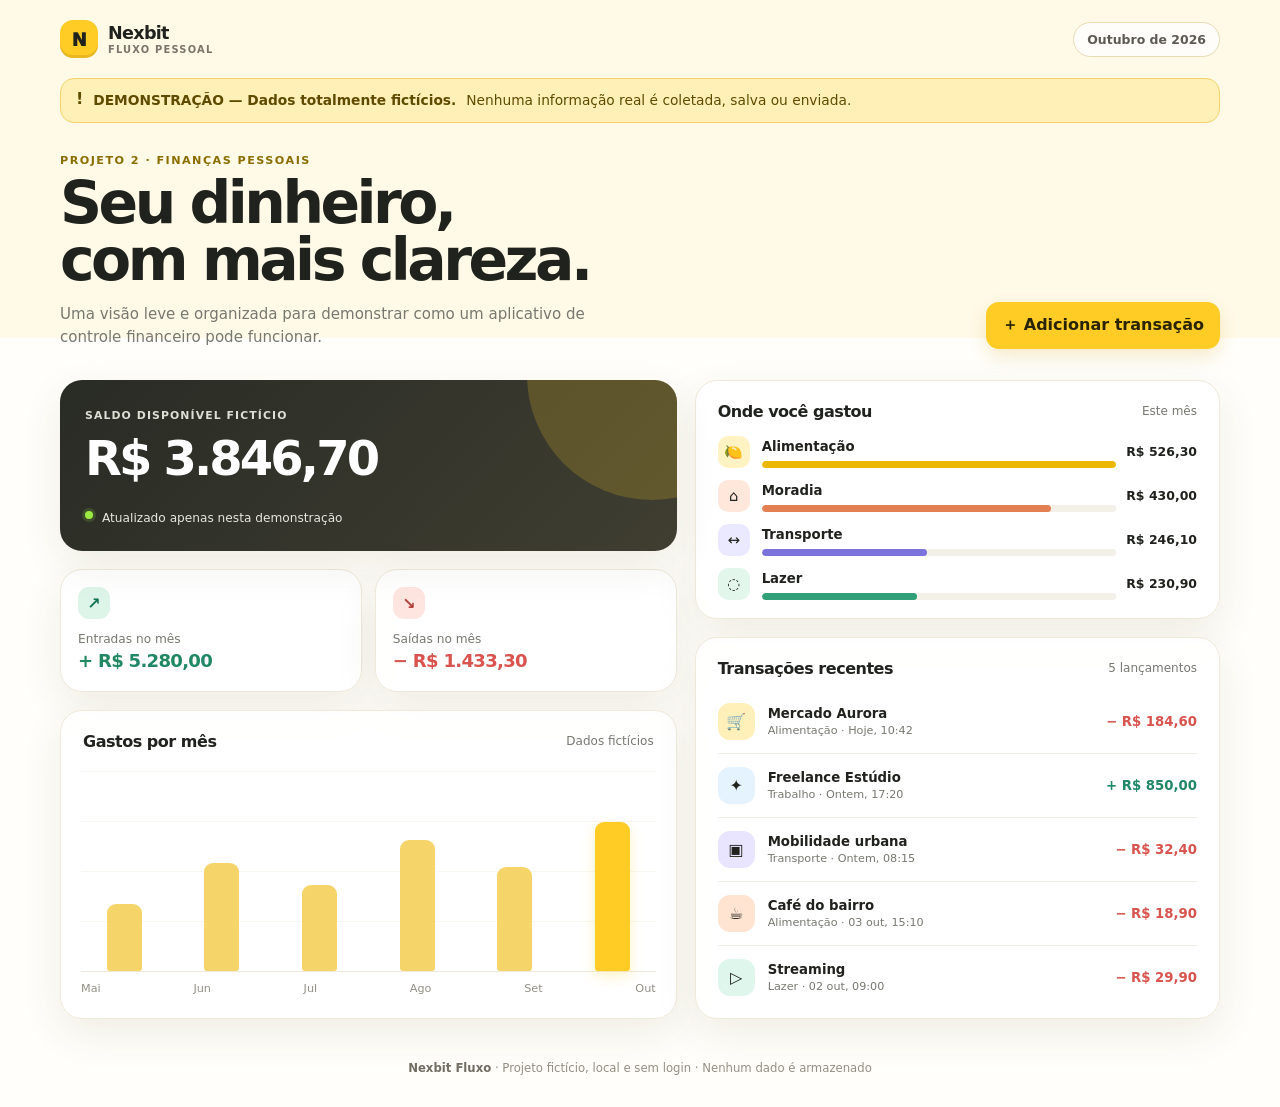
==== demo-finance.html @ 6a0e967c "Publica demo financeira Nexbit" ====
<!doctype html>
<html lang="pt-BR">
<head>
  <meta charset="utf-8">
  <meta name="viewport" content="width=device-width, initial-scale=1">
  <meta name="description" content="Demo fictícia de controle financeiro pessoal da Nexbit.">
  <title>Nexbit Fluxo — Controle financeiro demonstrativo</title>
  <style>
    :root{--yellow:#ffcc26;--yellow-deep:#eeb600;--ink:#20221d;--muted:#77786f;--paper:#fffefa;--wash:#fff9e6;--line:#eee9d9;--green:#218864;--red:#d9534f;--blue:#3b7ddd;--radius:22px;--shadow:0 14px 42px rgba(83,64,6,.09)}
    *{box-sizing:border-box} html{scroll-behavior:smooth} body{margin:0;min-width:320px;background:linear-gradient(180deg,#fff9e7 0 338px,#fffefa 338px);color:var(--ink);font-family:Inter,ui-sans-serif,system-ui,-apple-system,BlinkMacSystemFont,"Segoe UI",sans-serif}
    button,input,select{font:inherit}.shell{width:min(1160px,calc(100% - 32px));margin:auto}.top{height:78px;display:flex;align-items:center;justify-content:space-between;gap:15px}.brand{display:flex;align-items:center;gap:10px;font-size:1.1rem;font-weight:850;letter-spacing:-.04em}.logo{width:38px;height:38px;border-radius:13px;display:grid;place-items:center;background:var(--yellow);box-shadow:inset 0 -3px rgba(126,86,0,.17);font-weight:950;font-size:1.12rem}.brand small{display:block;font-size:.62rem;text-transform:uppercase;letter-spacing:.12em;color:#78756b;font-weight:750;margin-top:1px}.period{border:1px solid #e7dbb3;background:rgba(255,255,255,.75);color:#5c5a53;border-radius:99px;padding:9px 13px;font-size:.78rem;font-weight:700}
    .warning{display:flex;align-items:flex-start;gap:10px;background:#fff0b7;border:1px solid #f2d269;padding:12px 15px;border-radius:14px;color:#5e4b00;font-size:.86rem;line-height:1.38}.warning b{font-size:1rem;line-height:1}
    .hero{padding:31px 0 31px;display:flex;justify-content:space-between;gap:25px;align-items:end}.kicker{margin:0 0 8px;color:#8b6d00;font-size:.7rem;letter-spacing:.13em;text-transform:uppercase;font-weight:850}.hero h1{margin:0;letter-spacing:-.06em;font-size:clamp(2rem,5vw,3.65rem);line-height:.98}.hero p:not(.kicker){margin:14px 0 0;color:var(--muted);max-width:570px;line-height:1.5;font-size:.94rem}.new-btn{flex:0 0 auto;border:0;cursor:pointer;color:#292300;background:var(--yellow);border-radius:13px;padding:13px 16px;font-weight:850;box-shadow:0 8px 18px rgba(198,148,0,.18);transition:.2s transform,.2s filter}.new-btn:hover{filter:brightness(1.04);transform:translateY(-2px)}
    .dashboard{display:grid;grid-template-columns:1.08fr .92fr;gap:18px;padding-bottom:42px}.column{display:grid;gap:18px}.card{background:rgba(255,255,255,.92);border:1px solid var(--line);border-radius:var(--radius);box-shadow:var(--shadow)}.balance{padding:24px 25px;background:linear-gradient(135deg,#292b25,#3f3e31);color:#fff;border:0;position:relative;overflow:hidden}.balance:after{content:"";position:absolute;width:250px;height:250px;border-radius:50%;right:-100px;top:-130px;background:var(--yellow);opacity:.19}.balance-label{position:relative;z-index:1;color:#deded5;text-transform:uppercase;letter-spacing:.1em;font-weight:750;font-size:.68rem}.balance-value{position:relative;z-index:1;display:block;margin:7px 0 25px;font-size:clamp(2rem,5vw,3rem);font-weight:850;letter-spacing:-.06em}.balance-foot{position:relative;z-index:1;display:flex;gap:9px;font-size:.76rem;color:#e7e6df}.live{display:inline-block;width:8px;height:8px;border-radius:50%;background:#9bea44;box-shadow:0 0 0 3px rgba(155,234,68,.16)}
    .mini-grid{display:grid;grid-template-columns:1fr 1fr;gap:13px}.mini{padding:17px}.mini i{width:32px;height:32px;display:grid;place-items:center;border-radius:11px;font-style:normal;font-weight:900;font-size:1rem}.mini.in i{color:#157355;background:#ddf5e9}.mini.out i{color:#b23e3a;background:#ffe5e0}.mini label{display:block;margin-top:13px;color:var(--muted);font-size:.76rem}.mini strong{display:block;margin-top:4px;font-size:1.13rem;letter-spacing:-.04em}.positive{color:var(--green)}.negative{color:var(--red)}
    .card-head{display:flex;align-items:center;justify-content:space-between;padding:21px 22px 12px}.card-head h2{margin:0;font-size:1rem;letter-spacing:-.03em}.card-head span{font-size:.75rem;color:var(--muted)}.chart-box{padding:4px 20px 20px}.chart{height:205px;display:flex;align-items:flex-end;justify-content:space-between;gap:11px;border-bottom:1px solid var(--line);background:repeating-linear-gradient(to top,transparent 0,transparent 49px,#f2eee3 50px)}.bar-wrap{height:100%;display:flex;flex:1;min-width:22px;align-items:flex-end;justify-content:center;position:relative}.bar{width:min(35px,85%);height:var(--h);border-radius:9px 9px 3px 3px;background:var(--c,#f5d56a);transition:height .25s}.bar.now{background:var(--yellow);box-shadow:0 5px 14px rgba(255,204,38,.26)}.bar-wrap:hover .bar{filter:brightness(.93)}.bar-wrap:hover:after{content:attr(data-label);position:absolute;bottom:calc(var(--h) + 9px);z-index:2;color:#fff;background:#292b25;padding:4px 6px;border-radius:6px;font-size:.67rem;white-space:nowrap}.months{display:flex;justify-content:space-between;padding-top:10px;color:#929084;font-size:.7rem}
    .categories{padding:3px 22px 18px;display:grid;gap:12px}.category{display:grid;grid-template-columns:34px 1fr auto;align-items:center;gap:10px}.cat-icon{width:32px;height:32px;border-radius:10px;display:grid;place-items:center;font-size:.93rem}.cat-name{font-size:.83rem;font-weight:700}.cat-bar{height:7px;border-radius:99px;background:#f3f0e8;margin-top:6px;overflow:hidden}.cat-bar span{display:block;height:100%;border-radius:inherit;background:var(--color);width:var(--width)}.cat-amount{font-size:.78rem;font-weight:800}
    .transactions{overflow:hidden}.transaction-list{padding:0 22px 9px}.txn{display:grid;grid-template-columns:39px minmax(0,1fr) auto;gap:11px;align-items:center;padding:13px 0;border-bottom:1px solid #f1eee7}.txn:last-child{border-bottom:0}.txn-icon{width:37px;height:37px;border-radius:12px;display:grid;place-items:center;background:var(--icon-bg,#fff1bf);font-size:1rem}.txn-name{display:block;font-size:.83rem;font-weight:760;overflow:hidden;text-overflow:ellipsis;white-space:nowrap}.txn-date{display:block;margin-top:3px;font-size:.7rem;color:var(--muted)}.txn-value{font-size:.83rem;font-weight:850;white-space:nowrap}.empty-txns{padding:22px;color:var(--muted);font-size:.82rem;text-align:center}.privacy{padding:0 0 32px;text-align:center;color:#929084;font-size:.73rem}.privacy b{color:#716d63}
    dialog{width:min(460px,calc(100% - 28px));padding:0;border:0;border-radius:22px;box-shadow:0 26px 70px rgba(40,31,1,.28);color:var(--ink)}dialog::backdrop{background:rgba(55,43,4,.3);backdrop-filter:blur(3px)}.modal{padding:25px}.modal-top{display:flex;justify-content:space-between;align-items:flex-start;gap:18px}.modal h2{font-size:1.24rem;letter-spacing:-.045em;margin:0}.modal p{margin:7px 0 19px;color:var(--muted);font-size:.82rem;line-height:1.48}.close{border:0;background:#f4f1e9;border-radius:9px;width:31px;height:31px;cursor:pointer;font-size:1.2rem;color:#706e65}.form{display:grid;gap:12px}.form-row{display:grid;grid-template-columns:1fr 1fr;gap:12px}.field label{display:block;margin:0 0 6px;font-size:.72rem;color:#64645e;font-weight:750}.field input,.field select{width:100%;border:1px solid #e7e2d4;background:#fffefa;border-radius:11px;padding:11px;color:var(--ink);outline:none;font-size:.86rem}.field input:focus,.field select:focus{border-color:#e7ba13;box-shadow:0 0 0 3px rgba(255,204,38,.2)}.type-toggle{display:flex;border-radius:11px;background:#f3f0e7;padding:3px}.type-toggle button{flex:1;border:0;border-radius:8px;padding:8px;background:transparent;color:#737168;font-size:.78rem;font-weight:800;cursor:pointer}.type-toggle button.active{background:#fff;color:#37352e;box-shadow:0 2px 5px rgba(0,0,0,.08)}.save{border:0;border-radius:12px;background:var(--yellow);padding:12px;cursor:pointer;color:#302700;font-weight:850}.form-note{margin:0;text-align:center;color:#99958b;font-size:.68rem}
    @media(max-width:800px){.dashboard{grid-template-columns:1fr}.column.right{display:contents}.transactions{order:2}.hero{align-items:start;flex-direction:column}.new-btn{width:100%}}@media(max-width:470px){.shell{width:min(100% - 24px,1160px)}.top{height:68px}.period{font-size:.69rem}.hero{padding:24px 0}.dashboard{gap:13px}.card-head{padding:18px 17px 10px}.balance{padding:22px}.mini-grid{gap:10px}.mini{padding:14px}.chart-box{padding:2px 16px 17px}.categories,.transaction-list{padding-left:17px;padding-right:17px}.form-row{grid-template-columns:1fr}}
  </style>
</head>
<body>
  <header class="shell top"><div class="brand"><span class="logo">N</span><span>Nexbit <small>Fluxo pessoal</small></span></div><span class="period">Outubro de 2026</span></header>
  <div class="shell"><aside class="warning" role="note"><b>!</b><strong>DEMONSTRAÇÃO — Dados totalmente fictícios.</strong> Nenhuma informação real é coletada, salva ou enviada.</aside></div>
  <section class="shell hero"><div><p class="kicker">Projeto 2 · Finanças pessoais</p><h1>Seu dinheiro,<br>com mais clareza.</h1><p>Uma visão leve e organizada para demonstrar como um aplicativo de controle financeiro pode funcionar.</p></div><button class="new-btn" id="openModal">＋ Adicionar transação</button></section>

  <main class="shell dashboard">
    <section class="column left">
      <article class="card balance"><span class="balance-label">Saldo disponível fictício</span><strong class="balance-value" id="balance">R$ 3.846,70</strong><div class="balance-foot"><i class="live"></i> Atualizado apenas nesta demonstração</div></article>
      <div class="mini-grid"><article class="card mini in"><i>↗</i><label>Entradas no mês</label><strong class="positive" id="income">+ R$ 5.280,00</strong></article><article class="card mini out"><i>↘</i><label>Saídas no mês</label><strong class="negative" id="expense">− R$ 1.433,30</strong></article></div>
      <article class="card"><div class="card-head"><h2>Gastos por mês</h2><span>Dados fictícios</span></div><div class="chart-box"><div class="chart" id="chart"><div class="bar-wrap" style="--h:33%" data-label="R$ 640"><i class="bar"></i></div><div class="bar-wrap" style="--h:53%" data-label="R$ 1.040"><i class="bar"></i></div><div class="bar-wrap" style="--h:42%" data-label="R$ 820"><i class="bar"></i></div><div class="bar-wrap" style="--h:64%" data-label="R$ 1.260"><i class="bar"></i></div><div class="bar-wrap" style="--h:51%" data-label="R$ 1.010"><i class="bar"></i></div><div class="bar-wrap" style="--h:73%" data-label="R$ 1.433"><i class="bar now"></i></div></div><div class="months"><span>Mai</span><span>Jun</span><span>Jul</span><span>Ago</span><span>Set</span><span>Out</span></div></div></article>
    </section>
    <section class="column right">
      <article class="card"><div class="card-head"><h2>Onde você gastou</h2><span>Este mês</span></div><div class="categories" id="categories"></div></article>
      <article class="card transactions"><div class="card-head"><h2>Transações recentes</h2><span id="transactionCount">5 lançamentos</span></div><div class="transaction-list" id="transactionList"></div></article>
    </section>
  </main>
  <footer class="shell privacy"><b>Nexbit Fluxo</b> · Projeto fictício, local e sem login · Nenhum dado é armazenado</footer>

  <dialog id="transactionModal" aria-labelledby="modalTitle"><div class="modal"><div class="modal-top"><div><h2 id="modalTitle">Nova transação fictícia</h2><p>Ela aparece apenas nesta tela e desaparece ao recarregar a página.</p></div><button class="close" id="closeModal" aria-label="Fechar">×</button></div><form class="form" id="transactionForm"><div class="type-toggle"><button type="button" class="active" data-type="expense">Saída</button><button type="button" data-type="income">Entrada</button></div><div class="field"><label for="description">Descrição</label><input id="description" maxlength="28" placeholder="Ex.: Cinema fictício" required></div><div class="form-row"><div class="field"><label for="amount">Valor</label><input id="amount" type="number" min="0.01" step="0.01" placeholder="0,00" required></div><div class="field"><label for="category">Categoria</label><select id="category"><option>Outros</option><option>Alimentação</option><option>Transporte</option><option>Lazer</option><option>Moradia</option><option>Trabalho</option></select></div></div><button class="save" type="submit">Adicionar à demonstração</button><p class="form-note">Dados totalmente fictícios — nada será salvo.</p></form></div></dialog>

  <script>
    const transactions=[
      {name:'Mercado Aurora',cat:'Alimentação',date:'Hoje, 10:42',amount:-184.60,icon:'🛒',color:'#fff0ba'},
      {name:'Freelance Estúdio',cat:'Trabalho',date:'Ontem, 17:20',amount:850,icon:'✦',color:'#e5f3ff'},
      {name:'Mobilidade urbana',cat:'Transporte',date:'Ontem, 08:15',amount:-32.40,icon:'▣',color:'#e9e4ff'},
      {name:'Café do bairro',cat:'Alimentação',date:'03 out, 15:10',amount:-18.90,icon:'☕',color:'#ffe4d2'},
      {name:'Streaming',cat:'Lazer',date:'02 out, 09:00',amount:-29.90,icon:'▷',color:'#dff6ed'}
    ];
    const categoryData=[{name:'Alimentação',amount:526.30,icon:'🍋',color:'#edb900',bg:'#fff3c4'},{name:'Moradia',amount:430,icon:'⌂',color:'#e28054',bg:'#ffe7db'},{name:'Transporte',amount:246.10,icon:'↔',color:'#7b72dc',bg:'#ebe9ff'},{name:'Lazer',amount:230.90,icon:'◌',color:'#31a078',bg:'#e2f6ec'}];
    const money=new Intl.NumberFormat('pt-BR',{style:'currency',currency:'BRL'}); let type='expense'; let balance=3846.70;
    const list=document.getElementById('transactionList'), categories=document.getElementById('categories'), modal=document.getElementById('transactionModal');
    function renderCategories(){const max=Math.max(...categoryData.map(x=>x.amount));categories.innerHTML=categoryData.map(c=>`<div class="category"><span class="cat-icon" style="background:${c.bg}">${c.icon}</span><div><span class="cat-name">${c.name}</span><div class="cat-bar"><span style="--width:${(c.amount/max)*100}%;--color:${c.color}"></span></div></div><span class="cat-amount">${money.format(c.amount)}</span></div>`).join('')}
    function renderTransactions(){list.innerHTML=transactions.length?transactions.map(t=>`<article class="txn"><span class="txn-icon" style="--icon-bg:${t.color}">${t.icon}</span><div><span class="txn-name">${escapeHtml(t.name)}</span><span class="txn-date">${t.cat} · ${t.date}</span></div><span class="txn-value ${t.amount>=0?'positive':'negative'}">${t.amount>=0?'+ ':'− '}${money.format(Math.abs(t.amount))}</span></article>`).join(''):'<div class="empty-txns">Nenhuma transação fictícia ainda.</div>';document.getElementById('transactionCount').textContent=`${transactions.length} ${transactions.length===1?'lançamento':'lançamentos'}`}
    function escapeHtml(text){const div=document.createElement('div');div.textContent=text;return div.innerHTML}
    document.getElementById('openModal').addEventListener('click',()=>modal.showModal()); document.getElementById('closeModal').addEventListener('click',()=>modal.close());modal.addEventListener('click',e=>{if(e.target===modal)modal.close()});
    document.querySelectorAll('[data-type]').forEach(btn=>btn.addEventListener('click',()=>{type=btn.dataset.type;document.querySelectorAll('[data-type]').forEach(b=>b.classList.toggle('active',b===btn))}));
    document.getElementById('transactionForm').addEventListener('submit',e=>{e.preventDefault();const name=document.getElementById('description').value.trim();const amount=Number(document.getElementById('amount').value);const cat=document.getElementById('category').value;if(!name||!amount)return;const signed=type==='income'?amount:-amount;transactions.unshift({name,cat,date:'Agora mesmo',amount:signed,icon:type==='income'?'↗':'◌',color:type==='income'?'#e3f5ea':'#fff0ba'});balance+=signed;document.getElementById('balance').textContent=money.format(balance);renderTransactions();e.target.reset();type='expense';document.querySelectorAll('[data-type]').forEach(b=>b.classList.toggle('active',b.dataset.type==='expense'));modal.close()});
    renderCategories();renderTransactions();
  </script>
</body>
</html>
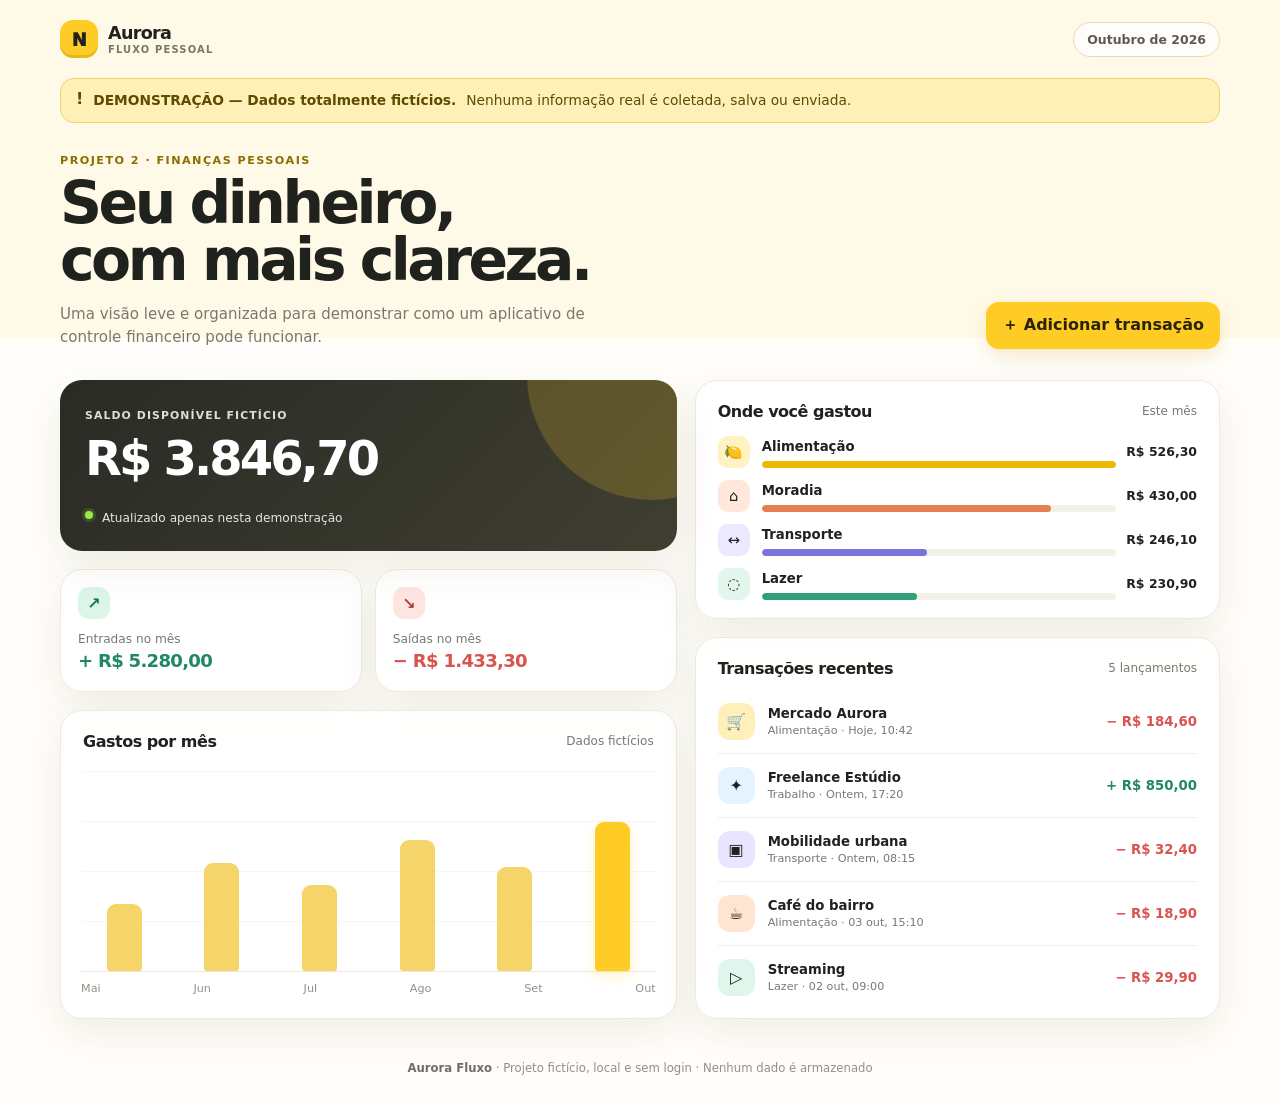
==== commit 184782f3: "Renomeia demonstração financeira" ====
--- a/demo-finance.html
+++ b/demo-finance.html
@@ -3,8 +3,8 @@
 <head>
   <meta charset="utf-8">
   <meta name="viewport" content="width=device-width, initial-scale=1">
-  <meta name="description" content="Demo fictícia de controle financeiro pessoal da Nexbit.">
-  <title>Nexbit Fluxo — Controle financeiro demonstrativo</title>
+  <meta name="description" content="Demo fictícia de controle financeiro pessoal da Aurora.">
+  <title>Aurora Fluxo — Controle financeiro demonstrativo</title>
   <style>
     :root{--yellow:#ffcc26;--yellow-deep:#eeb600;--ink:#20221d;--muted:#77786f;--paper:#fffefa;--wash:#fff9e6;--line:#eee9d9;--green:#218864;--red:#d9534f;--blue:#3b7ddd;--radius:22px;--shadow:0 14px 42px rgba(83,64,6,.09)}
     *{box-sizing:border-box} html{scroll-behavior:smooth} body{margin:0;min-width:320px;background:linear-gradient(180deg,#fff9e7 0 338px,#fffefa 338px);color:var(--ink);font-family:Inter,ui-sans-serif,system-ui,-apple-system,BlinkMacSystemFont,"Segoe UI",sans-serif}
@@ -21,7 +21,7 @@
   </style>
 </head>
 <body>
-  <header class="shell top"><div class="brand"><span class="logo">N</span><span>Nexbit <small>Fluxo pessoal</small></span></div><span class="period">Outubro de 2026</span></header>
+  <header class="shell top"><div class="brand"><span class="logo">N</span><span>Aurora <small>Fluxo pessoal</small></span></div><span class="period">Outubro de 2026</span></header>
   <div class="shell"><aside class="warning" role="note"><b>!</b><strong>DEMONSTRAÇÃO — Dados totalmente fictícios.</strong> Nenhuma informação real é coletada, salva ou enviada.</aside></div>
   <section class="shell hero"><div><p class="kicker">Projeto 2 · Finanças pessoais</p><h1>Seu dinheiro,<br>com mais clareza.</h1><p>Uma visão leve e organizada para demonstrar como um aplicativo de controle financeiro pode funcionar.</p></div><button class="new-btn" id="openModal">＋ Adicionar transação</button></section>
 
@@ -36,7 +36,7 @@
       <article class="card transactions"><div class="card-head"><h2>Transações recentes</h2><span id="transactionCount">5 lançamentos</span></div><div class="transaction-list" id="transactionList"></div></article>
     </section>
   </main>
-  <footer class="shell privacy"><b>Nexbit Fluxo</b> · Projeto fictício, local e sem login · Nenhum dado é armazenado</footer>
+  <footer class="shell privacy"><b>Aurora Fluxo</b> · Projeto fictício, local e sem login · Nenhum dado é armazenado</footer>
 
   <dialog id="transactionModal" aria-labelledby="modalTitle"><div class="modal"><div class="modal-top"><div><h2 id="modalTitle">Nova transação fictícia</h2><p>Ela aparece apenas nesta tela e desaparece ao recarregar a página.</p></div><button class="close" id="closeModal" aria-label="Fechar">×</button></div><form class="form" id="transactionForm"><div class="type-toggle"><button type="button" class="active" data-type="expense">Saída</button><button type="button" data-type="income">Entrada</button></div><div class="field"><label for="description">Descrição</label><input id="description" maxlength="28" placeholder="Ex.: Cinema fictício" required></div><div class="form-row"><div class="field"><label for="amount">Valor</label><input id="amount" type="number" min="0.01" step="0.01" placeholder="0,00" required></div><div class="field"><label for="category">Categoria</label><select id="category"><option>Outros</option><option>Alimentação</option><option>Transporte</option><option>Lazer</option><option>Moradia</option><option>Trabalho</option></select></div></div><button class="save" type="submit">Adicionar à demonstração</button><p class="form-note">Dados totalmente fictícios — nada será salvo.</p></form></div></dialog>
 
